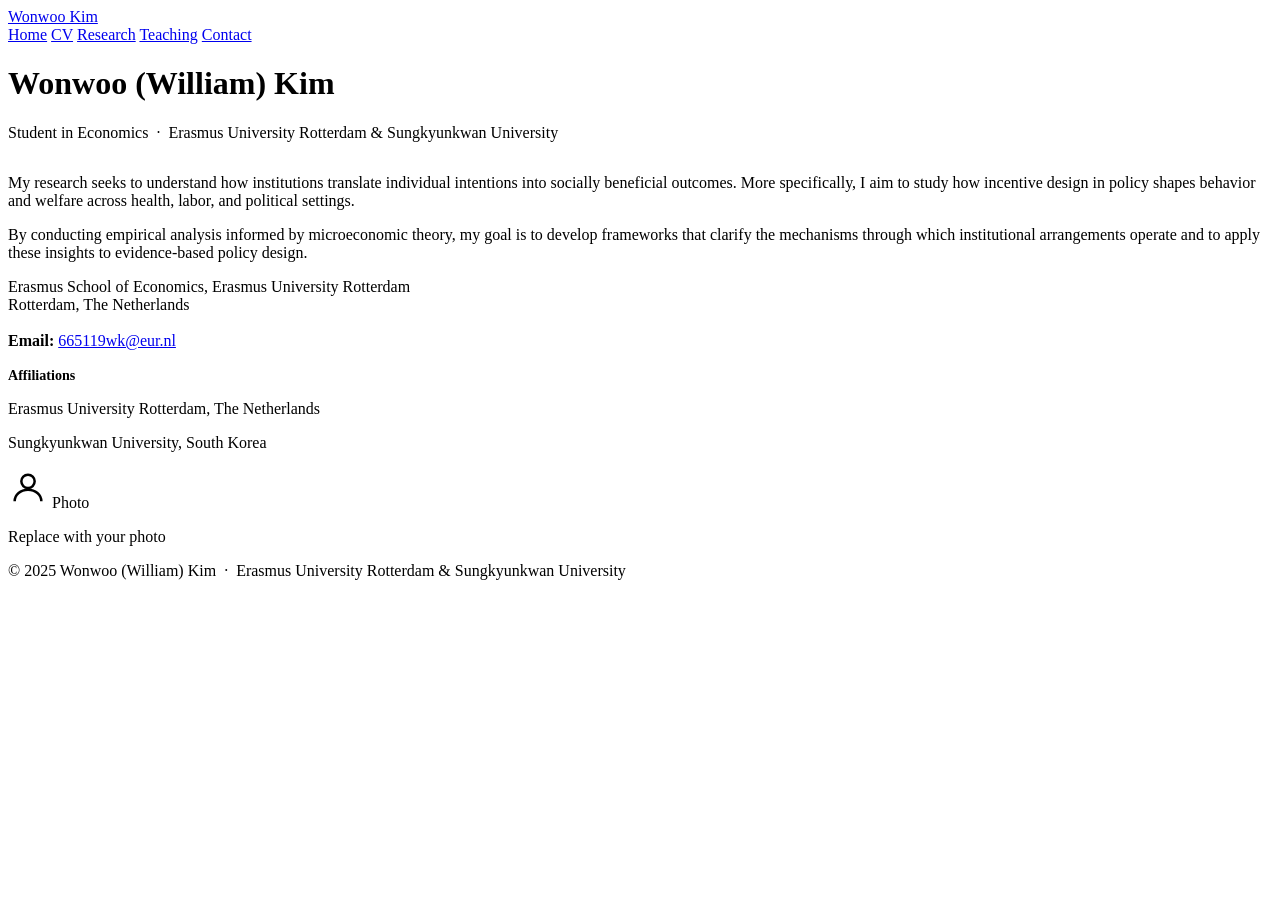
==== index.html @ 5331a56a "Add contact block to index.html" ====
<!DOCTYPE html>
<html lang="en">
<head>
  <meta charset="UTF-8" />
  <meta name="viewport" content="width=device-width, initial-scale=1.0" />
  <title>Wonwoo (William) Kim</title>
  <link rel="stylesheet" href="style.css" />
</head>
<body>

<header>
  <div class="header-inner">
    <a class="site-name" href="index.html">Wonwoo Kim</a>
    <nav>
      <a href="index.html" class="active">Home</a>
      <a href="cv.html">CV</a>
      <a href="research.html">Research</a>
      <a href="teaching.html">Teaching</a>
      <a href="contact.html">Contact</a>
    </nav>
  </div>
</header>

<main>
  <div class="home-grid">
    <div class="home-body">

      <!-- Name + subtitle -->
      <h1>Wonwoo (William) Kim</h1>
      <p class="subtitle">Student in Economics &nbsp;·&nbsp; Erasmus University Rotterdam &amp; Sungkyunkwan University</p>

      <!-- Spacer before paragraphs -->
      <div style="margin-top: 2rem;">
      <div class="contact-block">
        <p>
          My research seeks to understand how institutions translate individual intentions into socially beneficial outcomes. More specifically, I aim to study how incentive design in policy shapes behavior and welfare across health, labor, and political settings.
        </p>
        <p>
          By conducting empirical analysis informed by microeconomic theory, my goal is to develop frameworks that clarify the mechanisms through which institutional arrangements operate and to apply these insights to evidence-based policy design.
        </p>
      </div>

      <!-- Contact + affiliations -->
      <div class="contact-block">
        Erasmus School of Economics, Erasmus University Rotterdam<br>
        Rotterdam, The Netherlands<br><br>
        <strong>Email:</strong> <a href="mailto:665119wk@eur.nl">665119wk@eur.nl</a>
      </div>

      <div class="affiliation-block">
        <p><strong style="color:var(--text); font-family: var(--sans); font-size:0.88rem;">Affiliations</strong></p>
        <p>Erasmus University Rotterdam, The Netherlands</p>
        <p>Sungkyunkwan University, South Korea</p>
      </div>

    </div>

    <!-- Photo column -->
    <div class="photo-col">
      <!-- ✏️ TO ADD YOUR PHOTO:
           1. Add your photo file (e.g. photo.jpg) to the repo folder
           2. Replace the entire photo-placeholder div below with:
              <img src="photo.jpg" alt="Wonwoo Kim" style="width:180px; border: 1px solid var(--border);">
      -->
      <div class="photo-placeholder">
        <svg width="40" height="40" viewBox="0 0 24 24" fill="none" stroke="currentColor" stroke-width="1.5">
          <circle cx="12" cy="8" r="4"/>
          <path d="M4 20c0-4 3.6-7 8-7s8 3 8 7"/>
        </svg>
        <span>Photo</span>
      </div>
      <p class="photo-note">Replace with your photo</p>
    </div>
  </div>
</main>

<footer>
  &copy; 2025 Wonwoo (William) Kim &nbsp;·&nbsp; Erasmus University Rotterdam &amp; Sungkyunkwan University
</footer>

</body>
</html>
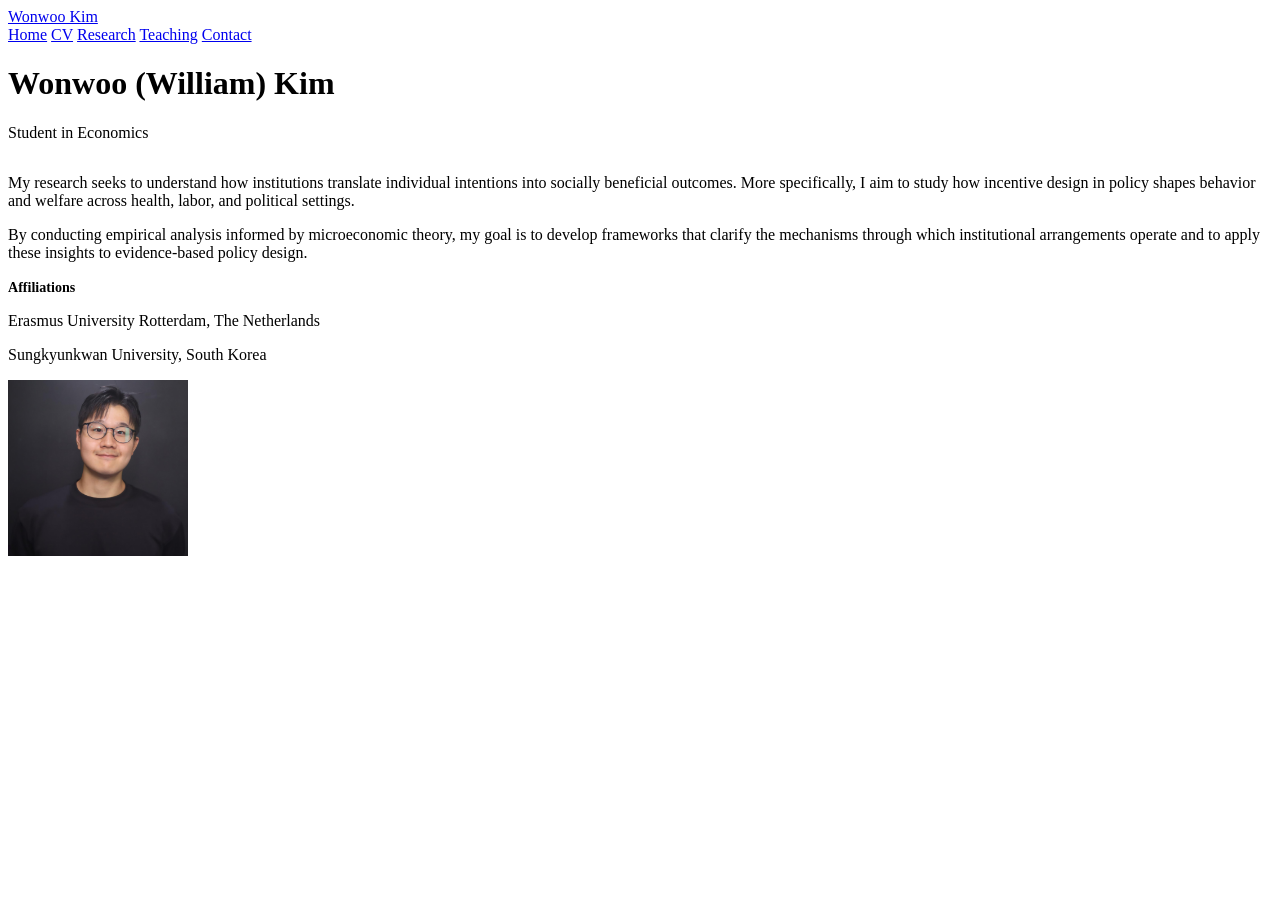
==== commit f815bc4b: "Remove footer from index.html Removed footer section containing copyright information." ====
--- a/index.html
+++ b/index.html
@@ -27,7 +27,7 @@
 
       <!-- Name + subtitle -->
       <h1>Wonwoo (William) Kim</h1>
-      <p class="subtitle">Student in Economics &nbsp;·&nbsp; Erasmus University Rotterdam &amp; Sungkyunkwan University</p>
+      <p class="subtitle">Student in Economics</p>
 
       <!-- Spacer before paragraphs -->
       <div style="margin-top: 2rem;">
@@ -40,12 +40,6 @@
         </p>
       </div>
 
-      <!-- Contact + affiliations -->
-      <div class="contact-block">
-        Erasmus School of Economics, Erasmus University Rotterdam<br>
-        Rotterdam, The Netherlands<br><br>
-        <strong>Email:</strong> <a href="mailto:665119wk@eur.nl">665119wk@eur.nl</a>
-      </div>
 
       <div class="affiliation-block">
         <p><strong style="color:var(--text); font-family: var(--sans); font-size:0.88rem;">Affiliations</strong></p>
@@ -57,26 +51,10 @@
 
     <!-- Photo column -->
     <div class="photo-col">
-      <!-- ✏️ TO ADD YOUR PHOTO:
-           1. Add your photo file (e.g. photo.jpg) to the repo folder
-           2. Replace the entire photo-placeholder div below with:
-              <img src="photo.jpg" alt="Wonwoo Kim" style="width:180px; border: 1px solid var(--border);">
-      -->
-      <div class="photo-placeholder">
-        <svg width="40" height="40" viewBox="0 0 24 24" fill="none" stroke="currentColor" stroke-width="1.5">
-          <circle cx="12" cy="8" r="4"/>
-          <path d="M4 20c0-4 3.6-7 8-7s8 3 8 7"/>
-        </svg>
-        <span>Photo</span>
-      </div>
-      <p class="photo-note">Replace with your photo</p>
+      <img src="Wonwoo Kim.jpg" alt="Wonwoo Kim" style="width:180px; border: 1px solid var(--border);">
     </div>
   </div>
 </main>
 
-<footer>
-  &copy; 2025 Wonwoo (William) Kim &nbsp;·&nbsp; Erasmus University Rotterdam &amp; Sungkyunkwan University
-</footer>
-
 </body>
 </html>
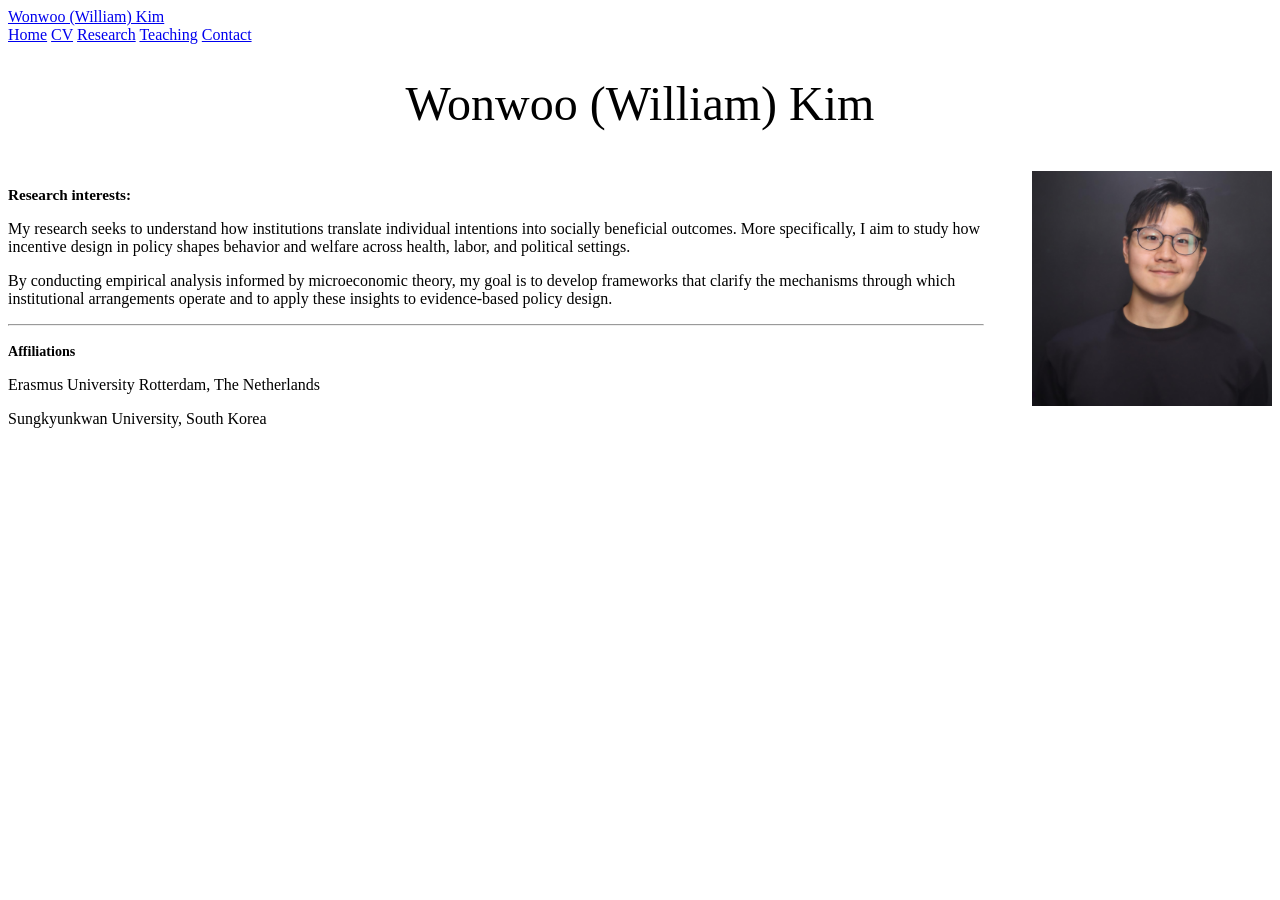
==== commit 791e5534: "Add horizontal rule before affiliation block" ====
--- a/index.html
+++ b/index.html
@@ -5,12 +5,52 @@
   <meta name="viewport" content="width=device-width, initial-scale=1.0" />
   <title>Wonwoo (William) Kim</title>
   <link rel="stylesheet" href="style.css" />
+  <style>
+    /* Centered big name */
+    .home-name {
+      text-align: center;
+      margin-bottom: 2.5rem;
+    }
+
+    .home-name h1 {
+      font-size: 3rem;
+      font-weight: 400;
+      color: var(--text);
+    }
+
+    /* Two-column: text left, photo right */
+    .home-grid {
+      display: grid;
+      grid-template-columns: 1fr 240px;
+      gap: 3rem;
+      align-items: start;
+    }
+
+    .research-label {
+      font-family: var(--sans);
+      font-size: 0.95rem;
+      font-weight: 600;
+      margin-bottom: 0.75rem;
+      color: var(--text);
+    }
+
+    .photo-col img {
+      width: 100%;
+      display: block;
+      border: 1px solid var(--border);
+    }
+
+    @media (max-width: 700px) {
+      .home-grid { grid-template-columns: 1fr; }
+      .home-name h1 { font-size: 2.2rem; }
+    }
+  </style>
 </head>
 <body>
 
 <header>
   <div class="header-inner">
-    <a class="site-name" href="index.html">Wonwoo Kim</a>
+    <a class="site-name" href="index.html">Wonwoo (William) Kim</a>
     <nav>
       <a href="index.html" class="active">Home</a>
       <a href="cv.html">CV</a>
@@ -22,25 +62,27 @@
 </header>
 
 <main>
+
+  <!-- Big centered name -->
+  <div class="home-name">
+    <h1>Wonwoo (William) Kim</h1>
+  </div>
+
+  <!-- Two-column grid -->
   <div class="home-grid">
+
+    <!-- LEFT: research interests + rest -->
     <div class="home-body">
 
-      <!-- Name + subtitle -->
-      <h1>Wonwoo (William) Kim</h1>
-      <p class="subtitle">Student in Economics</p>
+      <p class="research-label">Research interests:</p>
+      <p>
+        My research seeks to understand how institutions translate individual intentions into socially beneficial outcomes. More specifically, I aim to study how incentive design in policy shapes behavior and welfare across health, labor, and political settings.
+      </p>
+      <p style="margin-top:1rem;">
+        By conducting empirical analysis informed by microeconomic theory, my goal is to develop frameworks that clarify the mechanisms through which institutional arrangements operate and to apply these insights to evidence-based policy design.
+      </p>
 
-      <!-- Spacer before paragraphs -->
-      <div style="margin-top: 2rem;">
-      <div class="contact-block">
-        <p>
-          My research seeks to understand how institutions translate individual intentions into socially beneficial outcomes. More specifically, I aim to study how incentive design in policy shapes behavior and welfare across health, labor, and political settings.
-        </p>
-        <p>
-          By conducting empirical analysis informed by microeconomic theory, my goal is to develop frameworks that clarify the mechanisms through which institutional arrangements operate and to apply these insights to evidence-based policy design.
-        </p>
-      </div>
-
-
+      <hr class="page-divider">
       <div class="affiliation-block">
         <p><strong style="color:var(--text); font-family: var(--sans); font-size:0.88rem;">Affiliations</strong></p>
         <p>Erasmus University Rotterdam, The Netherlands</p>
@@ -49,10 +91,11 @@
 
     </div>
 
-    <!-- Photo column -->
+    <!-- RIGHT: photo -->
     <div class="photo-col">
-      <img src="Wonwoo Kim.jpg" alt="Wonwoo Kim" style="width:180px; border: 1px solid var(--border);">
+      <img src="Wonwoo Kim.jpg" alt="Wonwoo Kim">
     </div>
+
   </div>
 </main>
 
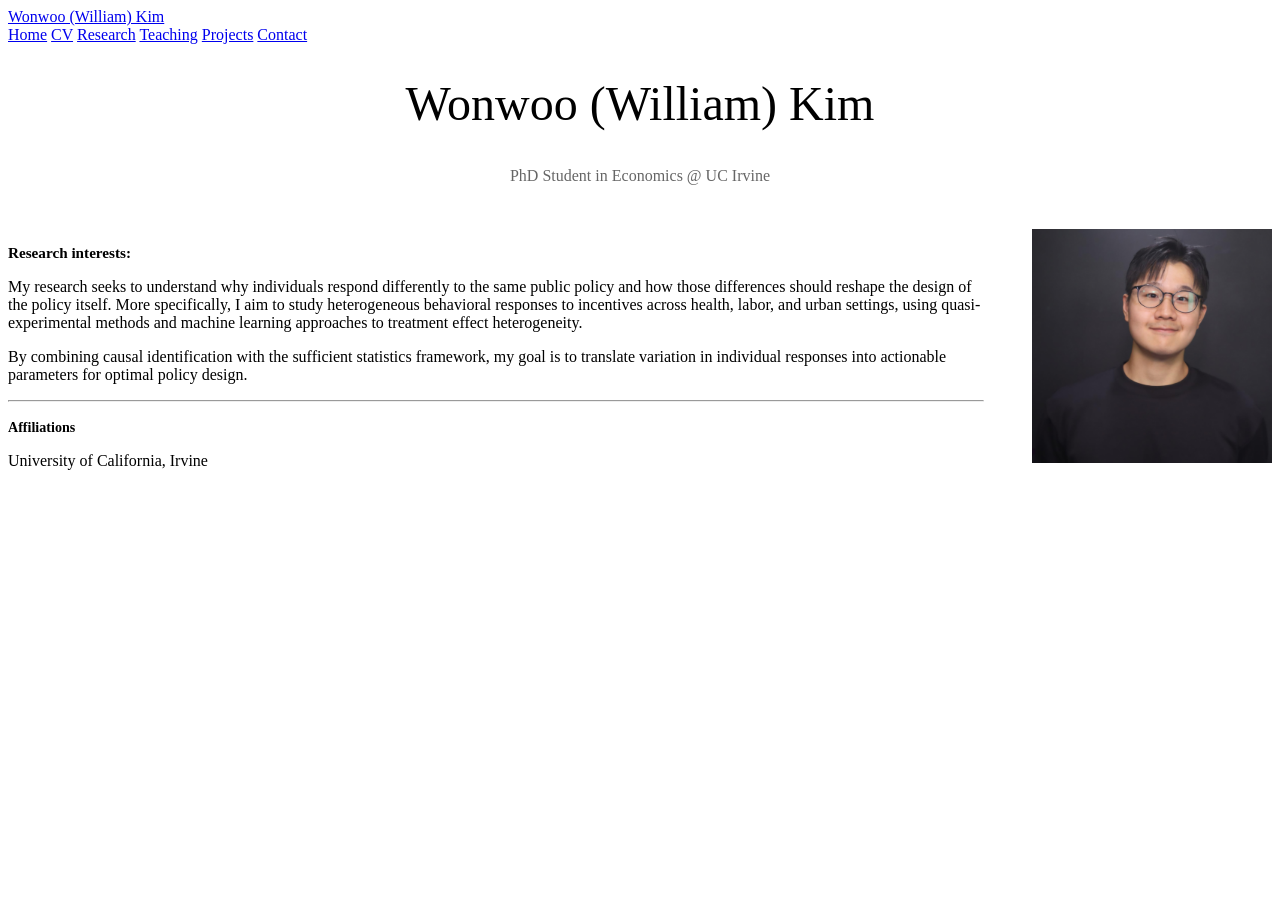
==== commit 8b655837: "Update index.html" ====
--- a/index.html
+++ b/index.html
@@ -16,6 +16,14 @@
       font-size: 3rem;
       font-weight: 400;
       color: var(--text);
+    }
+
+    .home-subtitle {
+      margin-top: 0.75rem;
+      font-size: 1rem;
+      color: #666;
+      font-family: var(--sans);
+      line-height: 1.6;
     }
 
     /* Two-column: text left, photo right */
@@ -56,6 +64,7 @@
       <a href="cv.html">CV</a>
       <a href="research.html">Research</a>
       <a href="teaching.html">Teaching</a>
+      <a href="projects.html">Projects</a>
       <a href="contact.html">Contact</a>
     </nav>
   </div>
@@ -66,6 +75,9 @@
   <!-- Big centered name -->
   <div class="home-name">
     <h1>Wonwoo (William) Kim</h1>
+    <p class="home-subtitle">
+    PhD Student in Economics @ UC Irvine
+  </p>
   </div>
 
   <!-- Two-column grid -->
@@ -76,17 +88,16 @@
 
       <p class="research-label">Research interests:</p>
       <p>
-        My research seeks to understand how institutions translate individual intentions into socially beneficial outcomes. More specifically, I aim to study how incentive design in policy shapes behavior and welfare across health, labor, and political settings.
+        My research seeks to understand why individuals respond differently to the same public policy and how those differences should reshape the design of the policy itself. More specifically, I aim to study heterogeneous behavioral responses to incentives across health, labor, and urban settings, using quasi-experimental methods and machine learning approaches to treatment effect heterogeneity.
       </p>
       <p style="margin-top:1rem;">
-        By conducting empirical analysis informed by microeconomic theory, my goal is to develop frameworks that clarify the mechanisms through which institutional arrangements operate and to apply these insights to evidence-based policy design.
+        By combining causal identification with the sufficient statistics framework, my goal is to translate variation in individual responses into actionable parameters for optimal policy design.
       </p>
 
       <hr class="page-divider">
       <div class="affiliation-block">
         <p><strong style="color:var(--text); font-family: var(--sans); font-size:0.88rem;">Affiliations</strong></p>
-        <p>Erasmus University Rotterdam, The Netherlands</p>
-        <p>Sungkyunkwan University, South Korea</p>
+        <p>University of California, Irvine</p>
       </div>
 
     </div>
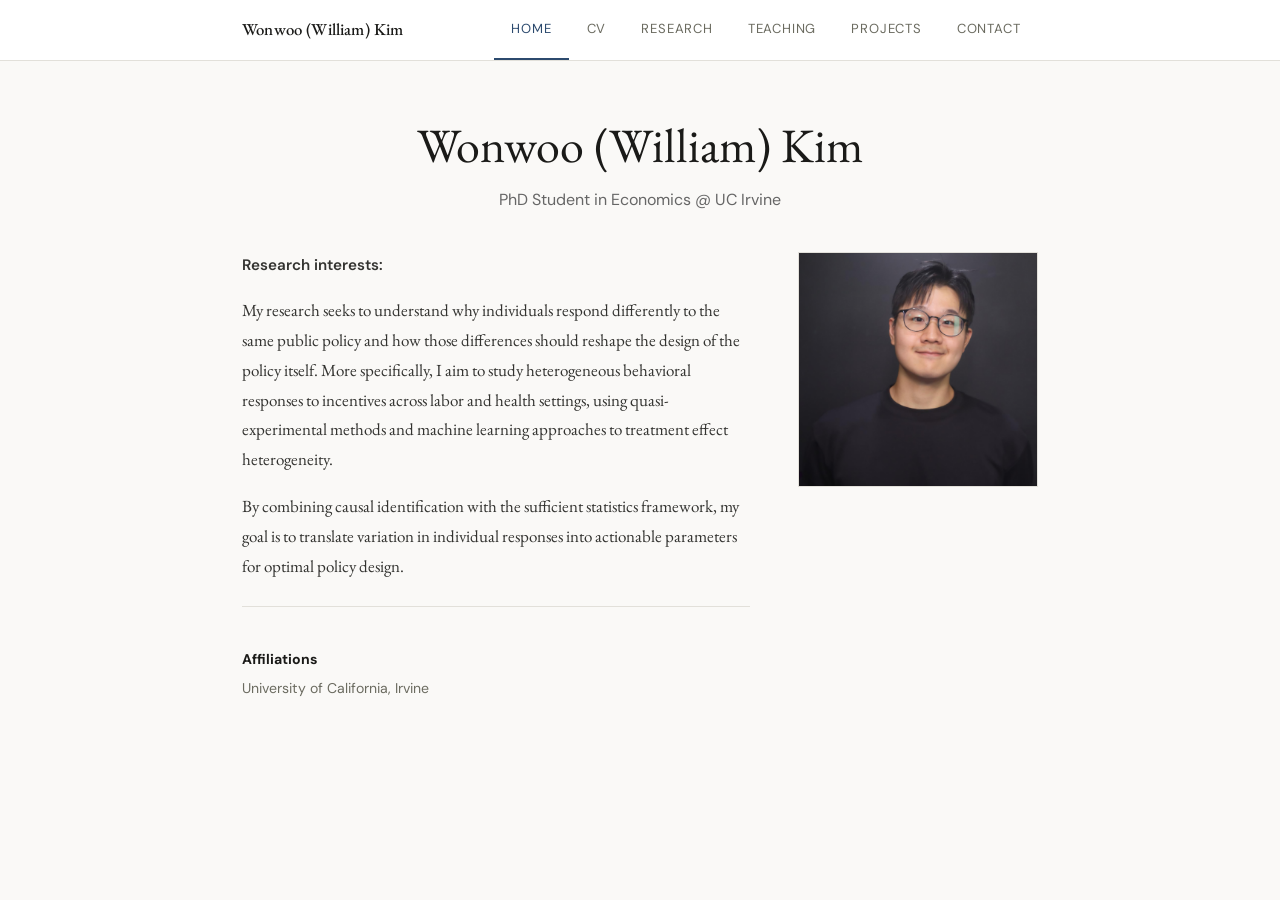
==== commit 3eac316c: "fix: narrow the home-page research interests to labor and health Drops "urban" from the settings lis" ====
--- a/index.html
+++ b/index.html
@@ -88,7 +88,7 @@
 
       <p class="research-label">Research interests:</p>
       <p>
-        My research seeks to understand why individuals respond differently to the same public policy and how those differences should reshape the design of the policy itself. More specifically, I aim to study heterogeneous behavioral responses to incentives across health, labor, and urban settings, using quasi-experimental methods and machine learning approaches to treatment effect heterogeneity.
+        My research seeks to understand why individuals respond differently to the same public policy and how those differences should reshape the design of the policy itself. More specifically, I aim to study heterogeneous behavioral responses to incentives across labor and health settings, using quasi-experimental methods and machine learning approaches to treatment effect heterogeneity.
       </p>
       <p style="margin-top:1rem;">
         By combining causal identification with the sufficient statistics framework, my goal is to translate variation in individual responses into actionable parameters for optimal policy design.
--- a/style.css
+++ b/style.css
@@ -0,0 +1,656 @@
+@import url('https://fonts.googleapis.com/css2?family=EB+Garamond:ital,wght@0,400;0,500;0,600;1,400&family=DM+Sans:wght@300;400;500&display=swap');
+
+:root {
+  --bg: #faf9f7;
+  --surface: #ffffff;
+  --text: #1a1a18;
+  --muted: #6b6b60;
+  --accent: #2c4a6e;
+  --accent-light: #e8eef5;
+  --border: #e2e0da;
+  --serif: 'EB Garamond', Georgia, serif;
+  --sans: 'DM Sans', sans-serif;
+}
+
+* { margin: 0; padding: 0; box-sizing: border-box; }
+
+body {
+  background: var(--bg);
+  color: var(--text);
+  font-family: var(--serif);
+  font-size: 17px;
+  line-height: 1.75;
+}
+
+/* ── Header ── */
+header {
+  background: var(--surface);
+  border-bottom: 1px solid var(--border);
+  position: sticky;
+  top: 0;
+  z-index: 100;
+}
+
+.header-inner {
+  max-width: 860px;
+  margin: 0 auto;
+  padding: 0 2rem;
+  display: flex;
+  align-items: center;
+  justify-content: space-between;
+  height: 60px;
+}
+
+.site-name {
+  font-family: var(--serif);
+  font-size: 1.05rem;
+  font-weight: 500;
+  color: var(--text);
+  text-decoration: none;
+  letter-spacing: 0.01em;
+}
+
+nav { display: flex; }
+
+nav a {
+  display: flex;
+  align-items: center;
+  font-family: var(--sans);
+  font-size: 0.82rem;
+  font-weight: 400;
+  letter-spacing: 0.06em;
+  text-transform: uppercase;
+  color: var(--muted);
+  text-decoration: none;
+  padding: 0 1.1rem;
+  height: 60px;
+  border-bottom: 2px solid transparent;
+  transition: color 0.2s, border-color 0.2s;
+}
+
+nav a:hover { color: var(--text); }
+nav a.active { color: var(--accent); border-bottom-color: var(--accent); }
+
+/* ── Layout ── */
+main {
+  max-width: 860px;
+  margin: 0 auto;
+  padding: 3.5rem 2rem 5rem;
+  animation: fadeIn 0.3s ease;
+}
+
+@keyframes fadeIn {
+  from { opacity: 0; transform: translateY(6px); }
+  to   { opacity: 1; transform: none; }
+}
+
+/* ── Page headings ── */
+.page-title {
+  font-family: var(--serif);
+  font-size: 2rem;
+  font-weight: 400;
+  margin-bottom: 0.25rem;
+}
+
+.page-divider {
+  border: none;
+  border-top: 1px solid var(--border);
+  margin: 1.5rem 0 2.5rem;
+}
+
+a { color: var(--accent); }
+
+/* ── Footer ── */
+footer {
+  border-top: 1px solid var(--border);
+  padding: 1.5rem 2rem;
+  text-align: center;
+  font-family: var(--sans);
+  font-size: 0.78rem;
+  color: var(--muted);
+}
+
+/* ── HOME ── */
+.home-grid {
+  display: grid;
+  grid-template-columns: 1fr 200px;
+  gap: 3rem;
+  align-items: start;
+}
+
+h1 {
+  font-family: var(--serif);
+  font-size: 2.4rem;
+  font-weight: 400;
+  line-height: 1.2;
+  margin-bottom: 0.4rem;
+}
+
+.subtitle {
+  font-family: var(--sans);
+  font-size: 0.88rem;
+  color: var(--muted);
+  letter-spacing: 0.04em;
+  text-transform: uppercase;
+  margin-bottom: 1.8rem;
+}
+
+.home-body p { margin-bottom: 1.1rem; color: #333330; }
+
+.contact-block {
+  margin-top: 2rem;
+  padding-top: 1.5rem;
+  border-top: 1px solid var(--border);
+  font-family: var(--sans);
+  font-size: 0.88rem;
+  color: var(--muted);
+  line-height: 2;
+}
+
+.contact-block strong { color: var(--text); font-weight: 500; }
+
+.affiliation-block { margin-top: 1.5rem; }
+
+.affiliation-block p {
+  font-family: var(--sans);
+  font-size: 0.88rem;
+  color: var(--muted);
+  margin-bottom: 0.3rem;
+}
+
+.photo-col {
+  display: flex;
+  flex-direction: column;
+  align-items: center;
+  gap: 0.75rem;
+}
+
+.photo-placeholder {
+  width: 180px;
+  height: 220px;
+  background: var(--accent-light);
+  border: 1px solid var(--border);
+  display: flex;
+  flex-direction: column;
+  align-items: center;
+  justify-content: center;
+  color: var(--muted);
+  font-family: var(--sans);
+  font-size: 0.78rem;
+  text-align: center;
+  gap: 0.5rem;
+}
+
+.photo-placeholder svg { opacity: 0.35; }
+.photo-note { font-family: var(--sans); font-size: 0.72rem; color: var(--muted); text-align: center; font-style: italic; }
+
+/* ── CV ── */
+.cv-section { margin-bottom: 2.5rem; }
+
+.cv-section h3 {
+  font-family: var(--sans);
+  font-size: 0.78rem;
+  font-weight: 500;
+  letter-spacing: 0.1em;
+  text-transform: uppercase;
+  color: var(--accent);
+  margin-bottom: 1rem;
+}
+
+.cv-entry {
+  display: grid;
+  grid-template-columns: 120px 1fr;
+  gap: 0.5rem 1.5rem;
+  margin-bottom: 1rem;
+  padding-bottom: 1rem;
+  border-bottom: 1px solid var(--border);
+}
+
+.cv-entry:last-child { border-bottom: none; }
+
+.cv-year {
+  font-family: var(--sans);
+  font-size: 0.82rem;
+  color: var(--muted);
+  padding-top: 0.1rem;
+}
+
+.cv-detail strong { font-family: var(--serif); font-weight: 500; display: block; margin-bottom: 0.1rem; }
+.cv-detail span { font-family: var(--sans); font-size: 0.85rem; color: var(--muted); }
+
+.cv-download {
+  display: inline-flex;
+  align-items: center;
+  gap: 0.5rem;
+  font-family: var(--sans);
+  font-size: 0.82rem;
+  color: var(--accent);
+  border: 1px solid var(--accent);
+  padding: 0.5rem 1.1rem;
+  text-decoration: none;
+  margin-bottom: 2.5rem;
+  transition: background 0.2s, color 0.2s;
+}
+
+.cv-download:hover { background: var(--accent); color: white; }
+
+/* ── RESEARCH ── */
+.research-interests {
+  background: var(--accent-light);
+  border-left: 3px solid var(--accent);
+  padding: 1.2rem 1.5rem;
+  margin-bottom: 2.5rem;
+  font-size: 0.97rem;
+  color: #333;
+  font-style: italic;
+}
+
+.paper-list { list-style: none; }
+
+.paper-item { padding: 1.4rem 0; border-bottom: 1px solid var(--border); }
+.paper-item:first-child { padding-top: 0; }
+
+.paper-title { font-family: var(--serif); font-size: 1.05rem; font-weight: 500; color: var(--text); margin-bottom: 0.25rem; }
+.paper-meta { font-family: var(--sans); font-size: 0.82rem; color: var(--muted); margin-bottom: 0.5rem; }
+.paper-abstract { font-size: 0.93rem; color: #444; line-height: 1.65; }
+
+.paper-tag {
+  display: inline-block;
+  font-family: var(--sans);
+  font-size: 0.72rem;
+  font-weight: 500;
+  letter-spacing: 0.05em;
+  text-transform: uppercase;
+  padding: 0.2rem 0.6rem;
+  border-radius: 2px;
+  margin-right: 0.4rem;
+}
+
+.tag-wip { background: #fff3e0; color: #b05c00; }
+.tag-progress { background: #e8f5e9; color: #2e7d32; }
+
+.research-fields { margin-top: 2.5rem; }
+
+.research-fields h3 {
+  font-family: var(--sans);
+  font-size: 0.78rem;
+  font-weight: 500;
+  letter-spacing: 0.1em;
+  text-transform: uppercase;
+  color: var(--accent);
+  margin-bottom: 1rem;
+}
+
+.field-tags { display: flex; flex-wrap: wrap; gap: 0.5rem; }
+
+.field-tag {
+  font-family: var(--sans);
+  font-size: 0.82rem;
+  padding: 0.35rem 0.8rem;
+  background: var(--surface);
+  border: 1px solid var(--border);
+  color: var(--muted);
+}
+
+/* ── TEACHING ── */
+.course-card {
+  border: 1px solid var(--border);
+  padding: 1.5rem;
+  margin-bottom: 1.2rem;
+  background: var(--surface);
+  transition: border-color 0.2s;
+}
+
+.course-card:hover { border-color: var(--accent); }
+.course-name { font-family: var(--serif); font-size: 1.1rem; font-weight: 500; margin-bottom: 0.25rem; }
+.course-meta { font-family: var(--sans); font-size: 0.82rem; color: var(--muted); margin-bottom: 0.7rem; }
+.course-desc { font-size: 0.93rem; color: #444; }
+
+/* ── CONTACT ── */
+.contact-grid {
+  display: grid;
+  grid-template-columns: 1fr 1fr;
+  gap: 2rem;
+  margin-top: 1rem;
+}
+
+.contact-card { background: var(--surface); border: 1px solid var(--border); padding: 1.8rem; }
+
+.contact-card h3 {
+  font-family: var(--sans);
+  font-size: 0.78rem;
+  font-weight: 500;
+  letter-spacing: 0.1em;
+  text-transform: uppercase;
+  color: var(--accent);
+  margin-bottom: 1rem;
+}
+
+.contact-card p { font-family: var(--sans); font-size: 0.9rem; color: var(--muted); line-height: 2; }
+.contact-card a { color: var(--accent); text-decoration: none; }
+.contact-card a:hover { text-decoration: underline; }
+
+/* ── Sub-page back link ── */
+.back-link {
+  display: inline-block;
+  font-family: var(--sans);
+  font-size: 0.78rem;
+  letter-spacing: 0.04em;
+  color: var(--muted);
+  text-decoration: none;
+  margin-bottom: 0.9rem;
+  transition: color 0.2s;
+}
+
+.back-link:hover { color: var(--accent); }
+
+/* ── PROJECTS HUB ── */
+.hub-intro {
+  font-size: 0.95rem;
+  color: #444;
+  line-height: 1.75;
+  margin-bottom: 2.5rem;
+}
+
+.hub-grid {
+  display: grid;
+  grid-template-columns: 1fr 1fr;
+  gap: 2rem;
+}
+
+.hub-panel {
+  display: flex;
+  flex-direction: column;
+  min-height: 340px;
+  padding: 2.2rem 2rem;
+  background: var(--surface);
+  border: 1px solid var(--border);
+  color: inherit;
+  text-decoration: none;
+  transition: border-color 0.2s, transform 0.2s, box-shadow 0.2s;
+}
+
+.hub-panel:hover {
+  border-color: var(--accent);
+  transform: translateY(-2px);
+  box-shadow: 0 6px 20px rgba(44, 74, 110, 0.09);
+}
+
+.hub-panel:focus-visible {
+  outline: 2px solid var(--accent);
+  outline-offset: 3px;
+}
+
+.hub-motif {
+  width: 80px;
+  height: 80px;
+  display: flex;
+  align-items: center;
+  justify-content: center;
+  background: #0b0d14;
+  border: 1px solid var(--border);
+  border-radius: 6px;
+  margin-bottom: 1.6rem;
+}
+
+.hub-motif svg { width: 72px; height: 72px; }
+
+.hub-kicker {
+  font-family: var(--sans);
+  font-size: 0.72rem;
+  font-weight: 500;
+  letter-spacing: 0.1em;
+  text-transform: uppercase;
+  color: var(--accent);
+  margin-bottom: 0.5rem;
+}
+
+.hub-title {
+  font-family: var(--serif);
+  font-size: 1.45rem;
+  font-weight: 500;
+  line-height: 1.25;
+  margin-bottom: 0.7rem;
+}
+
+.hub-desc {
+  font-size: 0.92rem;
+  color: #444;
+  line-height: 1.7;
+}
+
+.hub-meta {
+  display: flex;
+  align-items: center;
+  gap: 0.6rem;
+  margin-top: auto;
+  padding-top: 1.5rem;
+  font-family: var(--sans);
+  font-size: 0.78rem;
+  color: var(--muted);
+}
+
+.hub-arrow {
+  margin-left: auto;
+  flex-shrink: 0;
+  color: var(--accent);
+  transition: transform 0.2s;
+}
+
+.hub-panel:hover .hub-arrow { transform: translateX(3px); }
+
+/* ── PAPER ARCHIVE ── */
+.archive-controls {
+  display: flex;
+  flex-wrap: wrap;
+  align-items: center;
+  gap: 0.9rem;
+  margin-bottom: 1.4rem;
+}
+
+.archive-search {
+  flex: 1 1 240px;
+  font-family: var(--sans);
+  font-size: 0.85rem;
+  color: var(--text);
+  background: var(--surface);
+  border: 1px solid var(--border);
+  padding: 0.55rem 0.85rem;
+  transition: border-color 0.2s;
+}
+
+.archive-search::placeholder { color: var(--muted); }
+.archive-search:focus { outline: none; border-color: var(--accent); }
+
+.archive-chips { display: flex; flex-wrap: wrap; gap: 0.4rem; }
+
+.archive-chip {
+  font-family: var(--sans);
+  font-size: 0.74rem;
+  font-weight: 500;
+  letter-spacing: 0.05em;
+  text-transform: uppercase;
+  padding: 0.34rem 0.72rem;
+  background: var(--surface);
+  border: 1px solid var(--border);
+  color: var(--muted);
+  cursor: pointer;
+  transition: background 0.18s, border-color 0.18s, color 0.18s;
+}
+
+.archive-chip:hover { border-color: var(--accent); color: var(--accent); }
+
+.archive-chip[aria-pressed="true"] {
+  background: var(--accent);
+  border-color: var(--accent);
+  color: #fff;
+}
+
+.archive-count {
+  font-family: var(--sans);
+  font-size: 0.78rem;
+  color: var(--muted);
+  margin-bottom: 1rem;
+}
+
+.archive-item {
+  background: var(--surface);
+  border: 1px solid var(--border);
+  margin-bottom: 0.9rem;
+  transition: border-color 0.2s;
+}
+
+.archive-item:hover { border-color: var(--accent); }
+
+.archive-head {
+  width: 100%;
+  display: grid;
+  grid-template-columns: 1fr auto;
+  gap: 0.5rem 1.2rem;
+  align-items: start;
+  text-align: left;
+  padding: 1.25rem 1.5rem;
+  background: none;
+  border: none;
+  font: inherit;
+  color: inherit;
+  cursor: pointer;
+}
+
+.archive-head:focus-visible { outline: 2px solid var(--accent); outline-offset: -2px; }
+
+.archive-title {
+  font-family: var(--serif);
+  font-size: 1.05rem;
+  font-weight: 500;
+  line-height: 1.35;
+  margin-bottom: 0.25rem;
+}
+
+.archive-meta {
+  font-family: var(--sans);
+  font-size: 0.8rem;
+  color: var(--muted);
+}
+
+.archive-side {
+  display: flex;
+  align-items: center;
+  gap: 0.7rem;
+  padding-top: 0.15rem;
+}
+
+.archive-field {
+  font-family: var(--sans);
+  font-size: 0.7rem;
+  font-weight: 500;
+  letter-spacing: 0.05em;
+  text-transform: uppercase;
+  padding: 0.15rem 0.55rem;
+  border-radius: 2px;
+  background: var(--accent-light);
+  color: var(--accent);
+  white-space: nowrap;
+}
+
+.archive-caret { color: var(--muted); flex-shrink: 0; transition: transform 0.2s; }
+.archive-head[aria-expanded="true"] .archive-caret { transform: rotate(180deg); }
+
+.archive-body {
+  padding: 1.3rem 1.5rem 1.5rem;
+  border-top: 1px solid var(--border);
+}
+
+.archive-body p {
+  font-size: 0.93rem;
+  color: #444;
+  line-height: 1.7;
+  margin-bottom: 0.85rem;
+}
+
+.archive-body p:last-of-type { margin-bottom: 0; }
+
+.archive-label {
+  font-family: var(--sans);
+  font-size: 0.72rem;
+  font-weight: 500;
+  letter-spacing: 0.1em;
+  text-transform: uppercase;
+  color: var(--accent);
+  margin-bottom: 0.75rem;
+}
+
+.archive-label + * { margin-top: 0; }
+.archive-takeaways + .archive-label { margin-top: 1.5rem; }
+
+.archive-takeaways {
+  margin: 0 0 0 1.1rem;
+  padding: 0;
+  list-style: none;
+}
+
+.archive-takeaways li {
+  position: relative;
+  font-size: 0.93rem;
+  color: #444;
+  line-height: 1.7;
+  margin-bottom: 0.6rem;
+}
+
+.archive-takeaways li:last-child { margin-bottom: 0; }
+
+.archive-takeaways li::before {
+  content: "";
+  position: absolute;
+  left: -1.1rem;
+  top: 0.62em;
+  width: 4px;
+  height: 4px;
+  border-radius: 50%;
+  background: var(--accent);
+  opacity: 0.55;
+}
+
+.archive-source {
+  margin-top: 1.5rem;
+  padding-top: 1rem;
+  border-top: 1px solid var(--border);
+  font-family: var(--sans);
+  font-size: 0.78rem;
+  font-style: italic;
+  color: var(--muted);
+}
+
+.archive-body .archive-source { line-height: 1.6; }
+
+.archive-link {
+  display: inline-block;
+  margin-top: 1.1rem;
+  font-family: var(--sans);
+  font-size: 0.8rem;
+  font-weight: 500;
+  color: var(--accent);
+  text-decoration: none;
+  border-bottom: 1px solid transparent;
+  transition: border-color 0.18s;
+}
+
+.archive-link:hover { border-bottom-color: var(--accent); }
+
+.archive-empty {
+  font-family: var(--sans);
+  font-size: 0.9rem;
+  color: var(--muted);
+  text-align: center;
+  padding: 2.5rem 0;
+}
+
+/* ── Responsive ── */
+@media (max-width: 640px) {
+  .home-grid { grid-template-columns: 1fr; }
+  .cv-entry { grid-template-columns: 90px 1fr; }
+  .contact-grid { grid-template-columns: 1fr; }
+  .hub-grid { grid-template-columns: 1fr; }
+  .hub-panel { min-height: 0; }
+  nav a { padding: 0 0.7rem; font-size: 0.75rem; }
+}
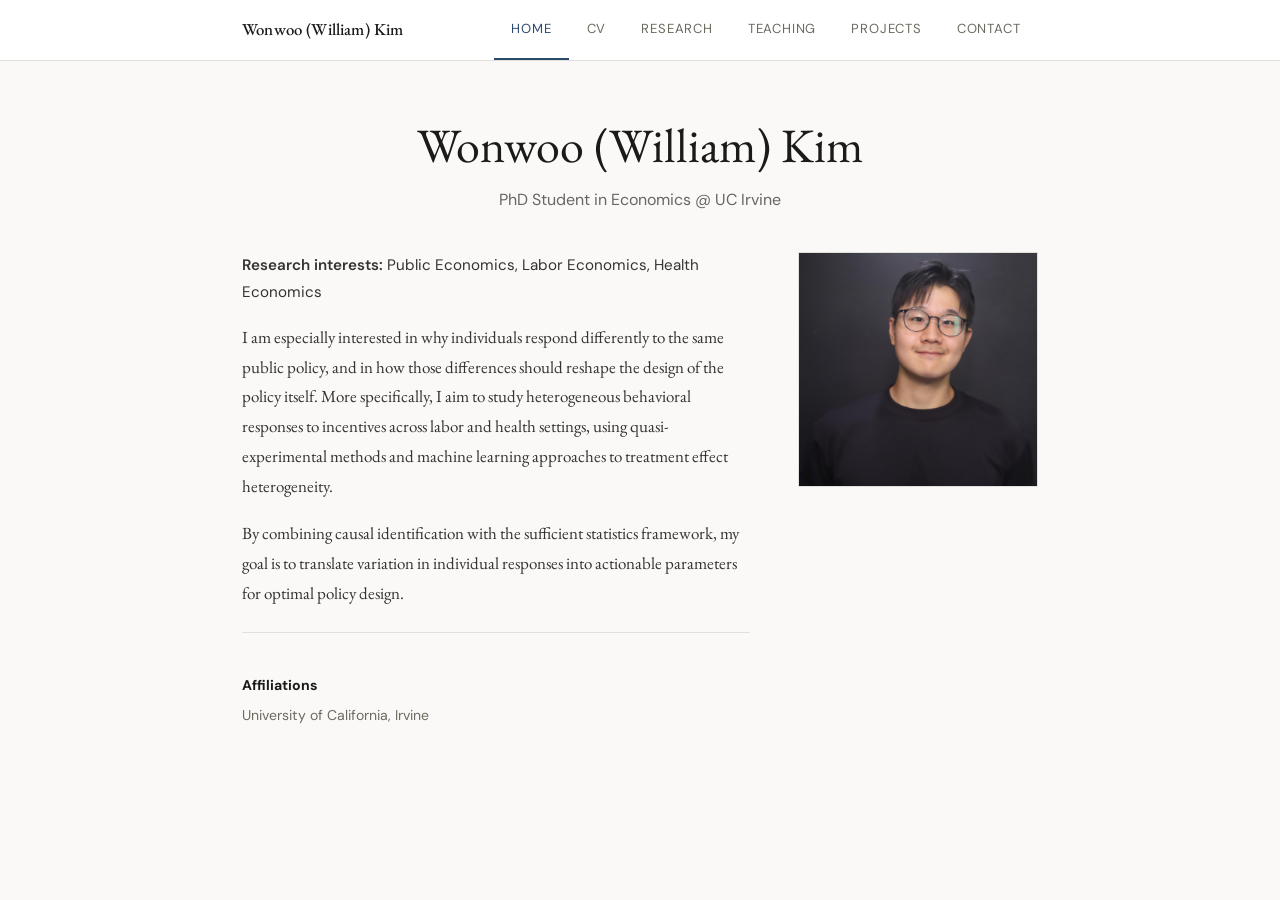
==== commit 0fbda963: "feat: show fields of interest on the home page, in the CV's register Adds the field list inline afte" ====
--- a/index.html
+++ b/index.html
@@ -41,6 +41,8 @@
       margin-bottom: 0.75rem;
       color: var(--text);
     }
+
+    .research-label .fields { font-weight: 400; }
 
     .photo-col img {
       width: 100%;
@@ -86,9 +88,9 @@
     <!-- LEFT: research interests + rest -->
     <div class="home-body">
 
-      <p class="research-label">Research interests:</p>
+      <p class="research-label">Research interests: <span class="fields">Public Economics, Labor Economics, Health Economics</span></p>
       <p>
-        My research seeks to understand why individuals respond differently to the same public policy and how those differences should reshape the design of the policy itself. More specifically, I aim to study heterogeneous behavioral responses to incentives across labor and health settings, using quasi-experimental methods and machine learning approaches to treatment effect heterogeneity.
+        I am especially interested in why individuals respond differently to the same public policy, and in how those differences should reshape the design of the policy itself. More specifically, I aim to study heterogeneous behavioral responses to incentives across labor and health settings, using quasi-experimental methods and machine learning approaches to treatment effect heterogeneity.
       </p>
       <p style="margin-top:1rem;">
         By combining causal identification with the sufficient statistics framework, my goal is to translate variation in individual responses into actionable parameters for optimal policy design.
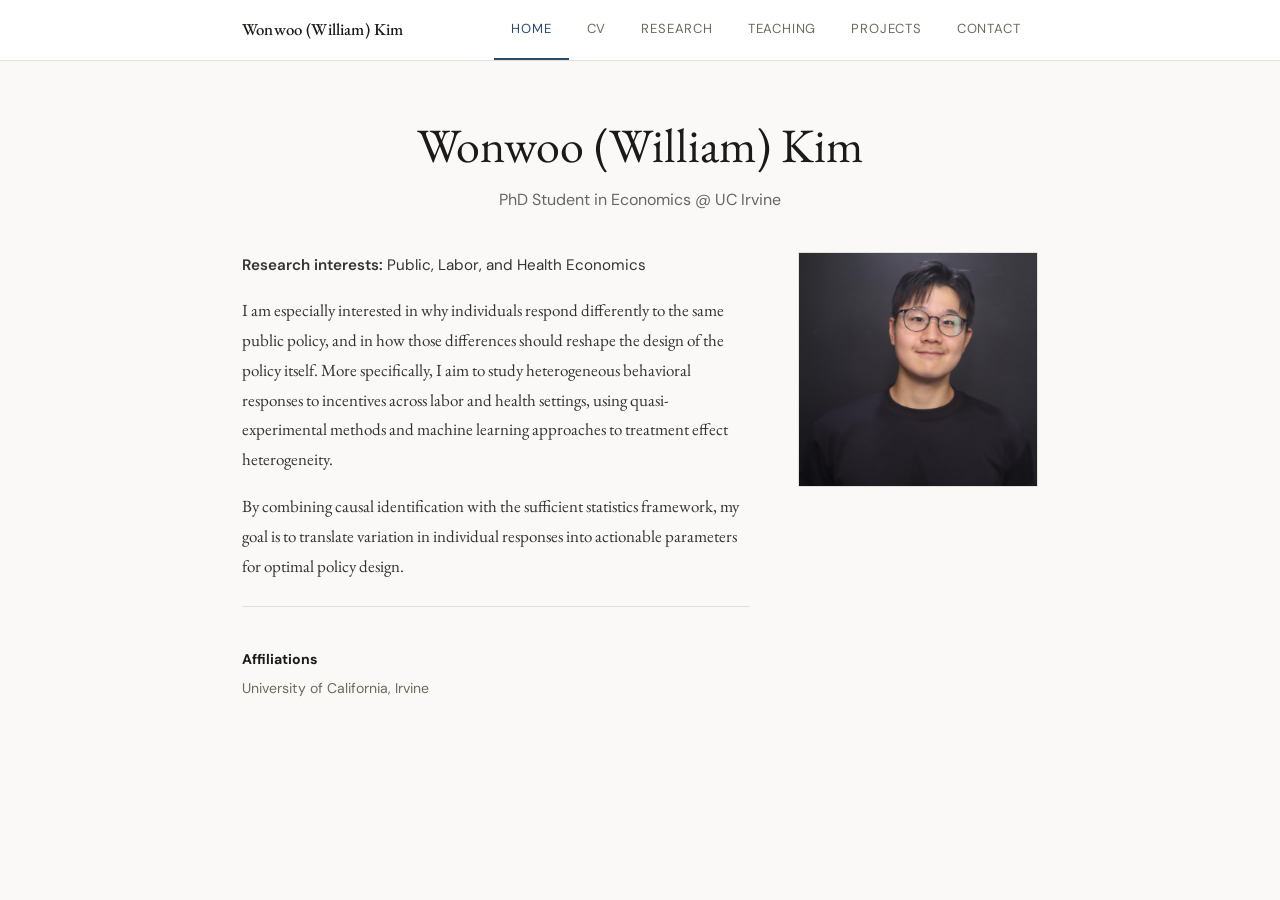
==== commit 5aed0270: "fix: keep the home fields line on one line "Public, Labor, and Health Economics" carries the same th" ====
--- a/index.html
+++ b/index.html
@@ -88,7 +88,7 @@
     <!-- LEFT: research interests + rest -->
     <div class="home-body">
 
-      <p class="research-label">Research interests: <span class="fields">Public Economics, Labor Economics, Health Economics</span></p>
+      <p class="research-label">Research interests: <span class="fields">Public, Labor, and Health Economics</span></p>
       <p>
         I am especially interested in why individuals respond differently to the same public policy, and in how those differences should reshape the design of the policy itself. More specifically, I aim to study heterogeneous behavioral responses to incentives across labor and health settings, using quasi-experimental methods and machine learning approaches to treatment effect heterogeneity.
       </p>
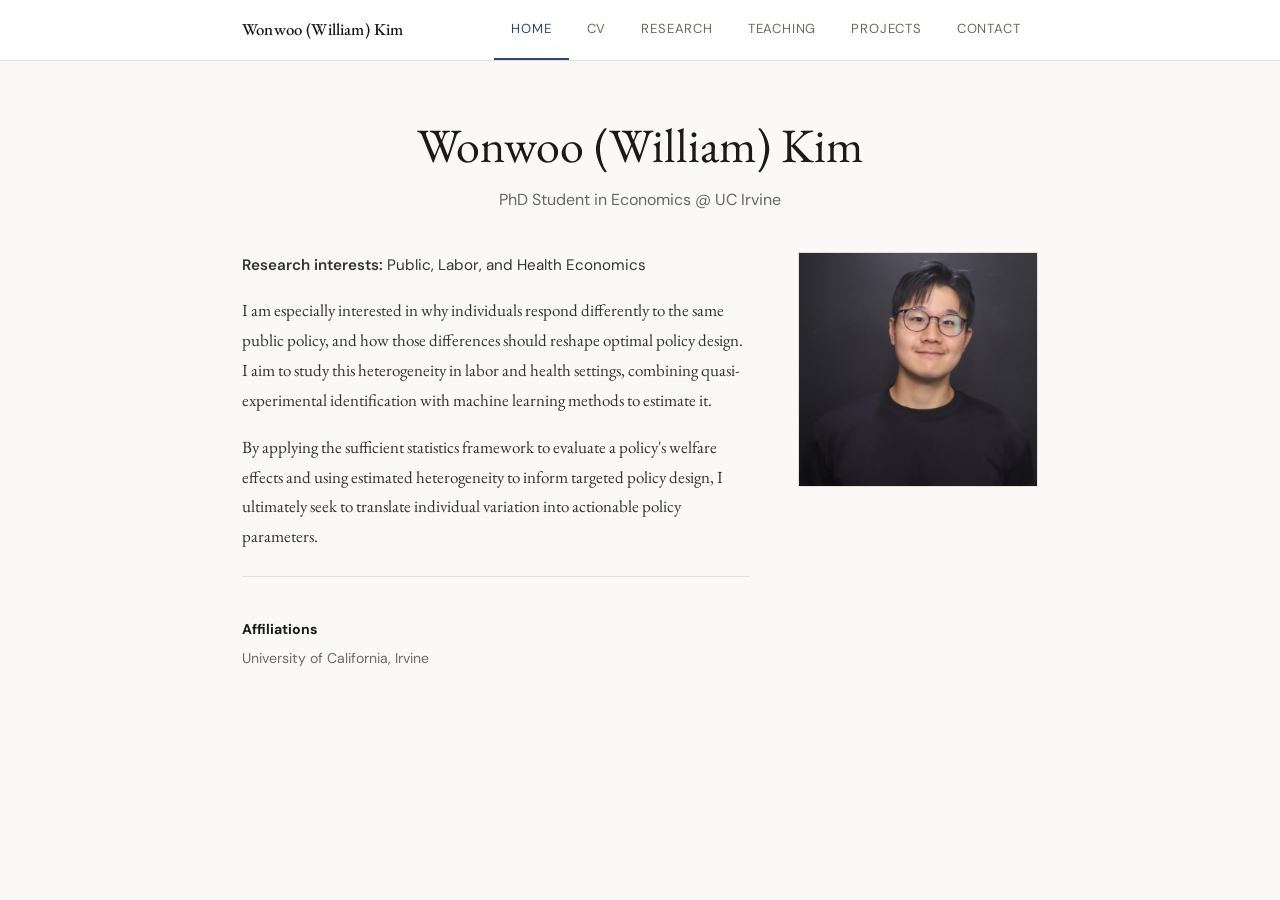
==== commit 1a0993ec: "feat: rewrite home page research statement to name the targeting bridge The old statement never name" ====
--- a/index.html
+++ b/index.html
@@ -90,10 +90,10 @@
 
       <p class="research-label">Research interests: <span class="fields">Public, Labor, and Health Economics</span></p>
       <p>
-        I am especially interested in why individuals respond differently to the same public policy, and in how those differences should reshape the design of the policy itself. More specifically, I aim to study heterogeneous behavioral responses to incentives across labor and health settings, using quasi-experimental methods and machine learning approaches to treatment effect heterogeneity.
+        I am especially interested in why individuals respond differently to the same public policy, and how those differences should reshape optimal policy design. I aim to study this heterogeneity in labor and health settings, combining quasi-experimental identification with machine learning methods to estimate it.
       </p>
       <p style="margin-top:1rem;">
-        By combining causal identification with the sufficient statistics framework, my goal is to translate variation in individual responses into actionable parameters for optimal policy design.
+        By applying the sufficient statistics framework to evaluate a policy's welfare effects and using estimated heterogeneity to inform targeted policy design, I ultimately seek to translate individual variation into actionable policy parameters.
       </p>
 
       <hr class="page-divider">
